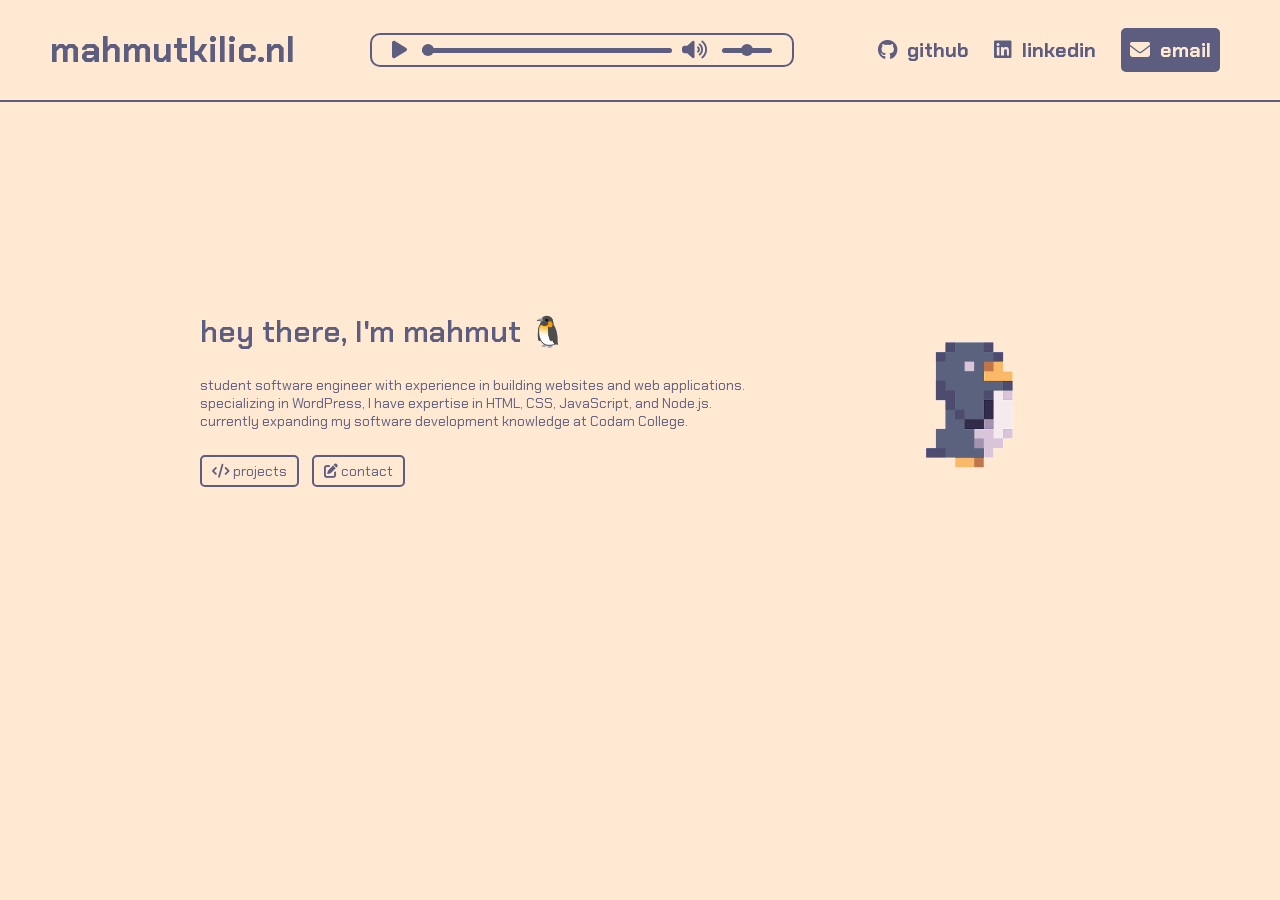
==== index.html @ f9810a59 "update" ====
<!DOCTYPE html>
<html lang="en">
<head>
	<meta charset="UTF-8">
	<meta name="viewport" content="width=device-width, initial-scale=1.0">
	<link rel="icon" type="image/x-icon" href="/images/devilpete.png">
	<link rel="preconnect" href="https://fonts.googleapis.com">
<link rel="preconnect" href="https://fonts.gstatic.com" crossorigin>
<link href="https://fonts.googleapis.com/css2?family=Audiowide&family=Chakra+Petch:ital,wght@0,300;0,400;0,500;0,600;0,700;1,300;1,400;1,500;1,600;1,700&family=Pixelify+Sans:wght@400..700&family=Poppins:ital,wght@0,100;0,200;0,300;0,400;0,500;0,600;0,700;0,800;0,900;1,100;1,200;1,300;1,400;1,500;1,600;1,700;1,800;1,900&family=Press+Start+2P&family=Silkscreen:wght@400;700&family=VT323&display=swap" rel="stylesheet">
	<link rel="stylesheet" href="https://cdnjs.cloudflare.com/ajax/libs/font-awesome/6.7.2/css/all.min.css" integrity="sha512-Evv84Mr4kqVGRNSgIGL/F/aIDqQb7xQ2vcrdIwxfjThSH8CSR7PBEakCr51Ck+w+/U6swU2Im1vVX0SVk9ABhg==" crossorigin="anonymous" referrerpolicy="no-referrer" />
	<link rel="stylesheet" href="css/style.css">
	<title>mahmutkilic.nl - Mahmut Kilic</title>
</head>
<body>
	<!-- Navbar -->
	<nav>
		<div class="left">
			<a href="/">mahmutkilic.nl</a>
		</div>
		<div class="music-player">
			<audio id="audio" src="audio/minute-waltz.mp3"></audio>
			<button id="playPauseBtn">
				 <i class="fa-solid fa-play"></i>
			</button>
			<input type="range" id="progressBar" value="0">
			<div class="volume-control">
				 <span id="volumeIcon"><i class="fa-solid fa-volume-up"></i></span>
				 <input type="range" id="volumeControl" min="0" max="1" step="0.01" value="0.5">
			</div>
	  </div>
		<div class="right">
			<a href="https://github.com/hetzwaard" target="_blank" rel="noopener no-referrer">
				<i class="fa-brands fa-github"></i>
				<span>github</span>
			</a>
			<a href="https://linkedin.com/in/mahmutsedatkilic" target="_blank" rel="noopener no-referrer">
				<i class="fa-brands fa-linkedin"></i>
				<span>linkedin</span>
			</a>
			<a href="mailto:me@mahmutkilic.nl">
				<i class="fa-solid fa-envelope"></i>
				<span>email</span>
			</a>
		</div>
	</nav>
	<script src="js/script.js"></script>
	<main>
		<!-- Hero Section -->
		<section class="hero-section">
			<div class="text">
				<h2>hey there, I'm mahmut 🐧</h2>
				<p>student software engineer with experience in building websites and web applications. <br>
					specializing in WordPress, I have expertise in HTML, CSS, JavaScript, and Node.js. <br>
					currently expanding my software development knowledge at Codam College.</p>
				<div class="links">
					<a href="http://github.com/hetzwaard/" target="_blank">
						<i class="fa-solid fa-code"></i>
						<span>projects</span>
					</a>
					<a href="mailto:me@mahmutkilic.nl">
						<i class="fa-solid fa-pen-to-square"></i>
						<span>contact</span>
					</a>
				</div>
			</div>
			<div class="walkingpete" style="position: relative; display: block;" oncontextmenu="return false;">
				<img src="images/walkingpete100.gif" alt="workingpete">
				<div style="position: absolute; top: 0; left: 0; width: 100%; height: 100%; background: transparent;"></div>
			</div>
		</section>
	</main>
</body>
</html>
---- css/style.css ----
/* Variables */
:root {
	--text-color: #5D5D7F;
	--background-color: #ffe9d3;
}
/* Reset */
* {
	margin: 0;
	padding: 0;
	box-sizing: border-box;
}
/* Custom Scrollbar */
html {
	scroll-behavior: smooth;
}
/* Global Styles */
body {
	font-family: 'Chakra Petch', sans-serif;
	background-color: var(--background-color);
	max-width: 1920px;
	margin: 0 auto;
}
/* Container */
a {
	color: var(--text-color);
	text-decoration: none;
}

/* Navbar */
nav {
	display: flex;
	justify-content: space-between;
	align-items: center;
	border-bottom: var(--text-color) 2px solid;
	padding: 50px 50px 50px 50px;
	height: 80px;
}

nav .left a {
	color: var(--text-color);
	font-size: 32px;
	font-weight: 700;
}

nav .right a {
	color: var(--text-color);
	margin: 0 10px;
	font-size: 18px;
	font-weight: 700;
}

nav .right a:last-child {
	color:var(--background-color);
	background-color: var(--text-color);
	padding: 5px 15px;
	border-radius: 5px;
}

nav .right a span {
	margin-left: 5px;
}

/* Music Player Styles */
.music-player {
	display: flex;
	align-items: center;
	gap: 10px;
	border: 2px solid var(--text-color);
	border-radius: 10px;
	padding: 2px 20px;
}

.music-player button {
	display: flex;
	align-items: center;
	text-align: center;
	width: 20px;
	background: none;
	border: none;
	color: var(--text-color);
	cursor: pointer;
	font-size: 20px;
}

.music-player button:hover {
	color: var(--text-color);
	transition: .2s;
}

.music-player input[type="range"] {
	cursor: pointer;
	height: 5px;
	border-radius: 5px;
	background: transparent;
	appearance: none;
}

.music-player input[type="range"]::-webkit-slider-runnable-track {
	background: var(--text-color);
	height: 5px;
	border-radius: 5px;
}

.music-player input[type="range"]::-webkit-slider-thumb {
	appearance: none;
	width: 12px;
	height: 12px;
	background: var(--text-color);
	border-radius: 50%;
	cursor: pointer;
	margin-top: -3.5px;
}

/* Volume Control Styles */
.volume-control {
	display: flex;
	align-items: center;
	gap: 5px;
}

#volumeIcon {
	font-size: 20px;
	padding-right: 35px;
	color: var(--text-color);
	width: 20px;
	text-align: center;
}

.music-player input[type="range"]#progressBar {
	width: 400px;
}

.music-player input[type="range"]#volumeControl {
	width: 100px;
}

/* Hero */
.hero-section {
	color: var(--text-color);
	display: flex;
	justify-content: space-between;
	align-items: center;
	padding: 0 200px;
	margin: 125px 0;
	margin-bottom: 100px;
	gap: 40px;
}

.hero-section h2 {
 font-weight: 600;
}

.hero-section .text {
	flex: 5;
}

.hero-section .text h2 {
	margin-bottom: 25px;
	font-size: 45px;
}

.hero-section .links {
	margin-top: 25px;
}

.hero-section .text .links a {
	display: inline-block;
	padding: 5px 10px;
	border: 2px solid var(--text-color);
	border-radius: 5px;
	margin-right: 10px;
	margin-bottom: 10px;
	transition: .1s;
}

.hero-section .text .links a:hover {
	background-color: var(--text-color);
	color: var(--background-color);
}

.hero-section .walkingpete {
	flex: 2;
	display: flex;
	justify-content: right;
}

.hero-section .walkingpete img {
	width: 500px;
}

/* Extra Small Devices */
@media (min-width: 0px) and (max-width: 505px) {
	/* Navbar */
	nav {
		padding: 25px 25px 25px 25px;
	}
	nav .left a {
		font-size: 20px;
	}
	nav .right a {
		font-size: 15px;
		align-items: right;
	}
	nav .right a span {
		display: none;
	}
	nav .right a:last-child {
		color: var(--text-color);
		background-color: var(--background-color);
		padding: 0px;
	}
	/* Music Player */
	.music-player{
		display: none;
	}
	/* Hero */
	.hero-section {
		flex-direction: column-reverse;
		padding: 0 25px;
	}
	.hero-section .text h2 {
		font-size: 20px;
	}
	.hero-section .text {
		text-align: center;
		font-size: 8px;
	}
	.hero-section .links a {
		font-size: 10px;
	}
	.hero-section .walkingpete img {
		width: 100px;
	}
}

/* Small Devices */
@media (min-width: 505px) and (max-width: 1050px) {
	/* Navbar */
	nav {
		padding: 25px 25px 25px 25px;
	}
	nav .left a {
		font-size: 20px;
	}
	nav .right a {
		font-size: 15px;
		align-items: right;
	}
	nav .right a:last-child {
		padding: 7px;
	}
	/* Music Player */
	.music-player{
		display: none;
	}
	/* Hero */
	.hero-section {
		flex-direction: column-reverse;
		padding: 0 25px;
	}
	.hero-section .text h2 {
		font-size: 25px;
	}
	.hero-section .text {
		text-align: center;
		font-size: 10px;
	}
	.hero-section .walkingpete img {
		width: 150px;
	}
}

/* Medium Devices */
@media (min-width: 1050px) and (max-width: 1200px) {
	/* Navbar */
	nav {
		padding: 50px 50px 50px 50px;
	}
	nav .left a {
		font-size: 35px;
	}
	nav .right a {
		font-size: 20px;
		align-items: right;
	}
	nav .right a:last-child {
		padding: 9px;
	}
	/* Music Player */
	.music-player input[type="range"]#progressBar {
		width: 150px;
	}
	.music-player input[type="range"]#volumeControl {
		width: 50px;
	}
	/* Hero */
	.hero-section {
		flex-direction: column-reverse;
		padding: 0 25px;
	}
	.hero-section .text h2 {
		font-size: 35px;
	}
	.hero-section .text {
		text-align: center;
		font-size: 14px;
	}
	.hero-section .walkingpete img {
		width: 250px;
	}
}

/* Large Devices */
@media (min-width: 1201px) and (max-width: 1350px) {
	/* Navbar */
	nav {
		padding: 50px 50px 50px 50px;
	}
	nav .left a {
		font-size: 35px;
	}
	nav .right a {
		font-size: 20px;
		align-items: right;
	}
	nav .right a:last-child {
		padding: 9px;
	}
	/* Music Player */
	.music-player input[type="range"]#progressBar {
		width: 250px;
	}
	.music-player input[type="range"]#volumeControl {
		width: 50px;
	}
	/* Hero */
	.hero-section {
		padding: 0 200px;
	}
	.hero-section .text h2 {
		font-size: 30px;
	}
	.hero-section .text {
		font-size: 14px;
	}
	.hero-section .walkingpete img {
		margin-bottom: 100px;
		width: 250px;
	}
}

/* Extra Large Devices */
@media (min-width: 1530px) and (max-width: 2559px) {
	/* Navbar */
	nav {
		padding: 50px 50px 50px 50px;
	}
	nav .left a {
		font-size: 35px;
	}
	nav .right a {
		font-size: 20px;
		align-items: right;
	}
	nav .right a:last-child {
		padding: 9px;
	}
	/* Hero */
	.hero-section {
		padding: 0 300px;
	}
	.hero-section .text h2 {
		font-size: 40px;
	}
	.hero-section .text {
		font-size: 17px;
	}
	.hero-section .walkingpete img {
		margin-bottom: 175px;
		width: 400px;
	}
}
/* Extra Extra Large Devices */
@media (min-width: 2560px) {
	/* Navbar */
	nav {
		padding: 50px 50px 50px 50px;
	}
	nav .left a {
		font-size: 35px;
	}
	nav .right a {
		font-size: 20px;
		align-items: right;
	}
	nav .right a:last-child {
		padding: 9px;
	}
	/* Hero */
	.hero-section {
		padding: 0 300px;
	}
	.hero-section .text h2 {
		font-size: 40px;
	}
	.hero-section .text {
		font-size: 17px;
	}
	.hero-section .walkingpete img {
		margin-bottom: 175px;
		width: 400px;
	}
}
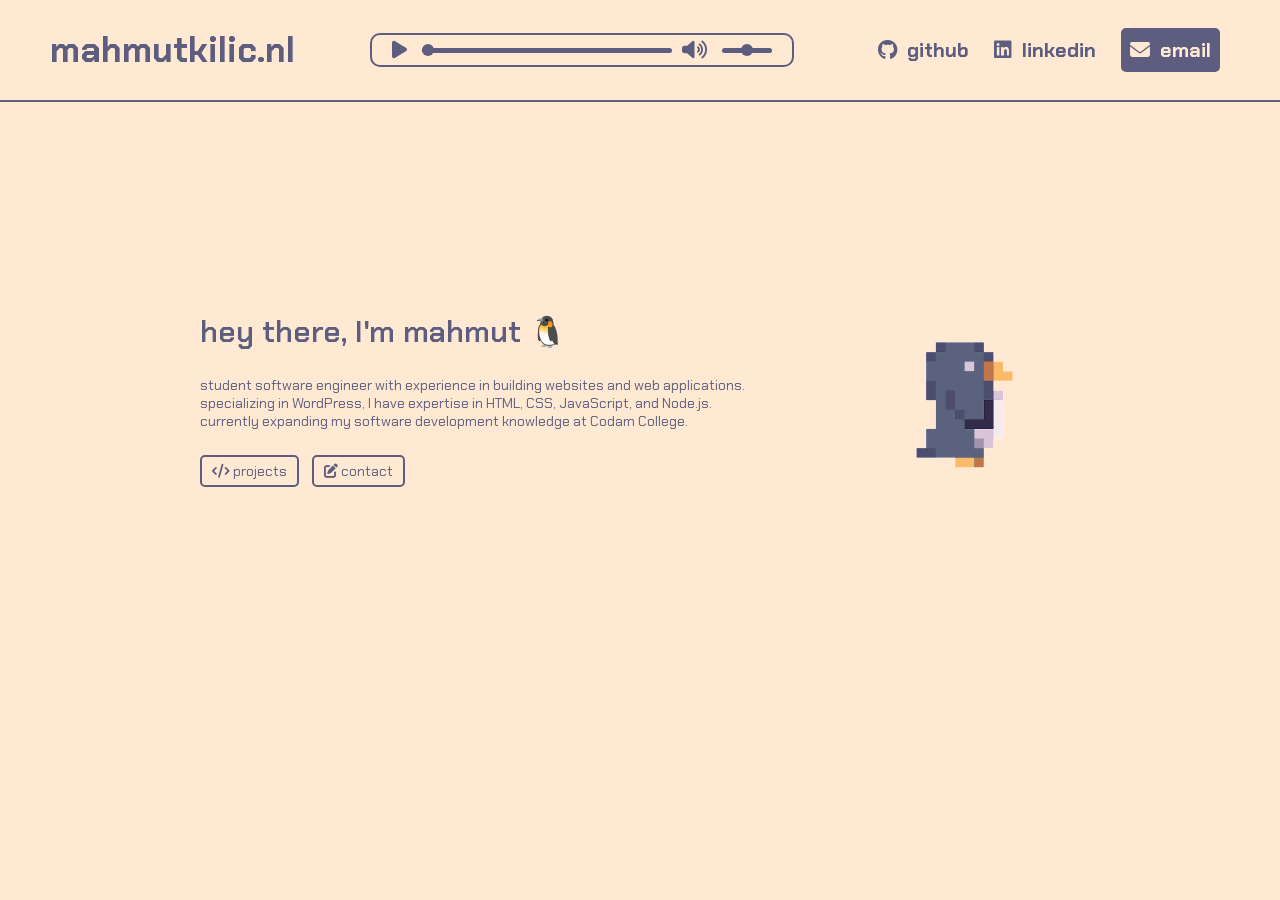
==== commit 4d1c5435: "update" ====
--- a/index.html
+++ b/index.html
@@ -5,8 +5,8 @@
 	<meta name="viewport" content="width=device-width, initial-scale=1.0">
 	<link rel="icon" type="image/x-icon" href="/images/devilpete.png">
 	<link rel="preconnect" href="https://fonts.googleapis.com">
-<link rel="preconnect" href="https://fonts.gstatic.com" crossorigin>
-<link href="https://fonts.googleapis.com/css2?family=Audiowide&family=Chakra+Petch:ital,wght@0,300;0,400;0,500;0,600;0,700;1,300;1,400;1,500;1,600;1,700&family=Pixelify+Sans:wght@400..700&family=Poppins:ital,wght@0,100;0,200;0,300;0,400;0,500;0,600;0,700;0,800;0,900;1,100;1,200;1,300;1,400;1,500;1,600;1,700;1,800;1,900&family=Press+Start+2P&family=Silkscreen:wght@400;700&family=VT323&display=swap" rel="stylesheet">
+	<link rel="preconnect" href="https://fonts.gstatic.com" crossorigin>
+	<link href="https://fonts.googleapis.com/css2?family=Audiowide&family=Chakra+Petch:ital,wght@0,300;0,400;0,500;0,600;0,700;1,300;1,400;1,500;1,600;1,700&family=Pixelify+Sans:wght@400..700&family=Poppins:ital,wght@0,100;0,200;0,300;0,400;0,500;0,600;0,700;0,800;0,900;1,100;1,200;1,300;1,400;1,500;1,600;1,700;1,800;1,900&family=Press+Start+2P&family=Silkscreen:wght@400;700&family=VT323&display=swap" rel="stylesheet">
 	<link rel="stylesheet" href="https://cdnjs.cloudflare.com/ajax/libs/font-awesome/6.7.2/css/all.min.css" integrity="sha512-Evv84Mr4kqVGRNSgIGL/F/aIDqQb7xQ2vcrdIwxfjThSH8CSR7PBEakCr51Ck+w+/U6swU2Im1vVX0SVk9ABhg==" crossorigin="anonymous" referrerpolicy="no-referrer" />
 	<link rel="stylesheet" href="css/style.css">
 	<title>mahmutkilic.nl - Mahmut Kilic</title>
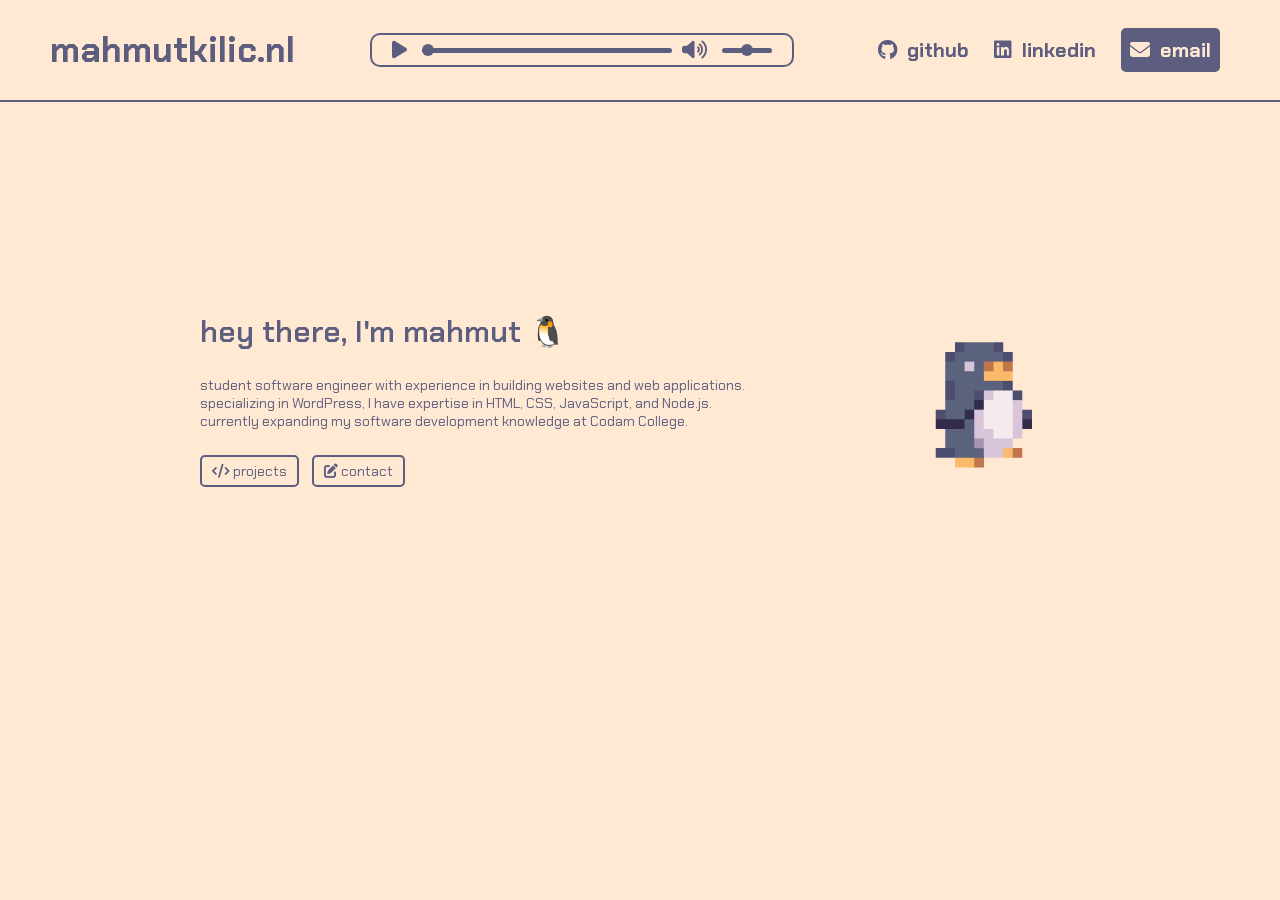
==== commit 27470c98: "update" ====
--- a/index.html
+++ b/index.html
@@ -64,7 +64,7 @@
 				</div>
 			</div>
 			<div class="walkingpete" style="position: relative; display: block;" oncontextmenu="return false;">
-				<img src="images/walkingpete100.gif" alt="workingpete">
+				<img src="images/walkingpete.gif" alt="workingpete">
 				<div style="position: absolute; top: 0; left: 0; width: 100%; height: 100%; background: transparent;"></div>
 			</div>
 		</section>
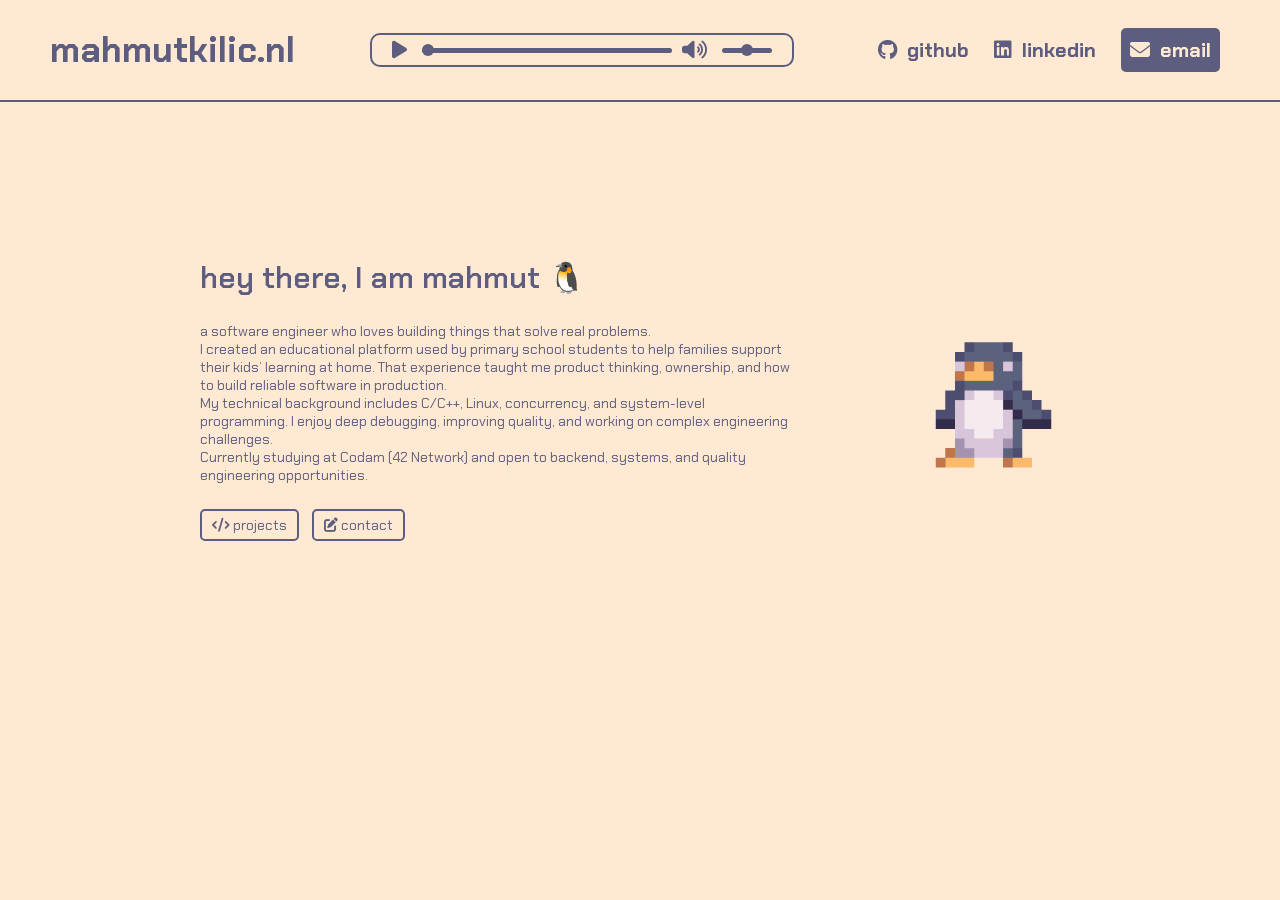
==== commit 4694ce9d: "Revise hero section content in index.html Updated personal introduction and professional background." ====
--- a/index.html
+++ b/index.html
@@ -48,10 +48,12 @@
 		<!-- Hero Section -->
 		<section class="hero-section">
 			<div class="text">
-				<h2>hey there, I'm mahmut 🐧</h2>
-				<p>student software engineer with experience in building websites and web applications. <br>
-					specializing in WordPress, I have expertise in HTML, CSS, JavaScript, and Node.js. <br>
-					currently expanding my software development knowledge at Codam College.</p>
+				<h2>hey there, I am mahmut 🐧</h2>
+				<p>a software engineer who loves building things that solve real problems. <br>
+					I created an educational platform used by primary school students to help families support their kids’ learning at home. That experience taught me product thinking, ownership, and how to build reliable software in production. <br>
+					My technical background includes C/C++, Linux, concurrency, and system-level programming. I enjoy deep debugging, improving quality, and working on complex engineering challenges. <br>
+					Currently studying at Codam (42 Network) and open to backend, systems, and quality engineering opportunities. <br>
+				</p>
 				<div class="links">
 					<a href="http://github.com/hetzwaard/" target="_blank">
 						<i class="fa-solid fa-code"></i>
@@ -70,4 +72,4 @@
 		</section>
 	</main>
 </body>
-</html>+</html>
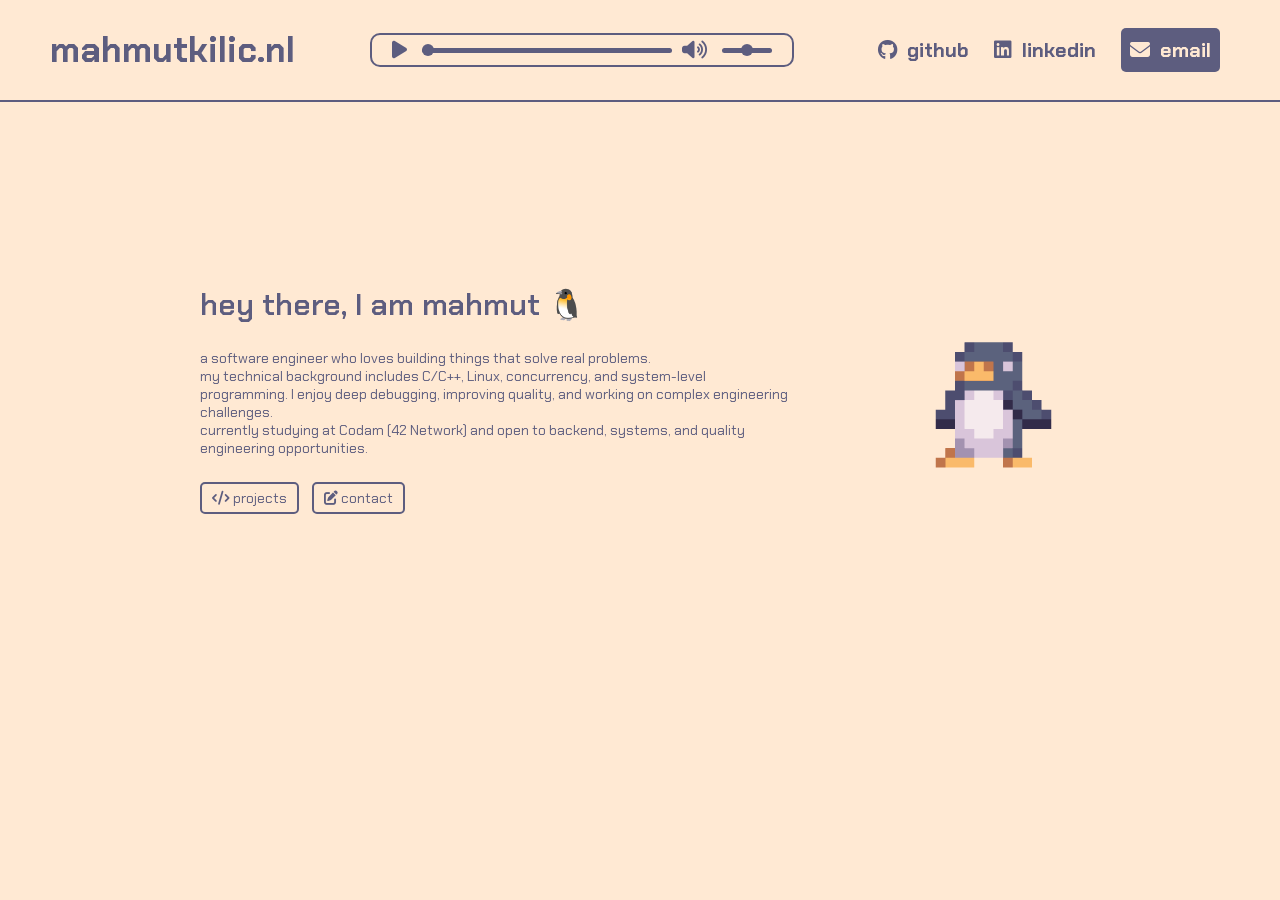
==== commit 539b04b9: "Update personal description in index.html Removed a sentence about creating an educational platform " ====
--- a/index.html
+++ b/index.html
@@ -50,9 +50,8 @@
 			<div class="text">
 				<h2>hey there, I am mahmut 🐧</h2>
 				<p>a software engineer who loves building things that solve real problems. <br>
-					I created an educational platform used by primary school students to help families support their kids’ learning at home. That experience taught me product thinking, ownership, and how to build reliable software in production. <br>
-					My technical background includes C/C++, Linux, concurrency, and system-level programming. I enjoy deep debugging, improving quality, and working on complex engineering challenges. <br>
-					Currently studying at Codam (42 Network) and open to backend, systems, and quality engineering opportunities. <br>
+					my technical background includes C/C++, Linux, concurrency, and system-level programming. I enjoy deep debugging, improving quality, and working on complex engineering challenges. <br>
+					currently studying at Codam (42 Network) and open to backend, systems, and quality engineering opportunities. <br>
 				</p>
 				<div class="links">
 					<a href="http://github.com/hetzwaard/" target="_blank">
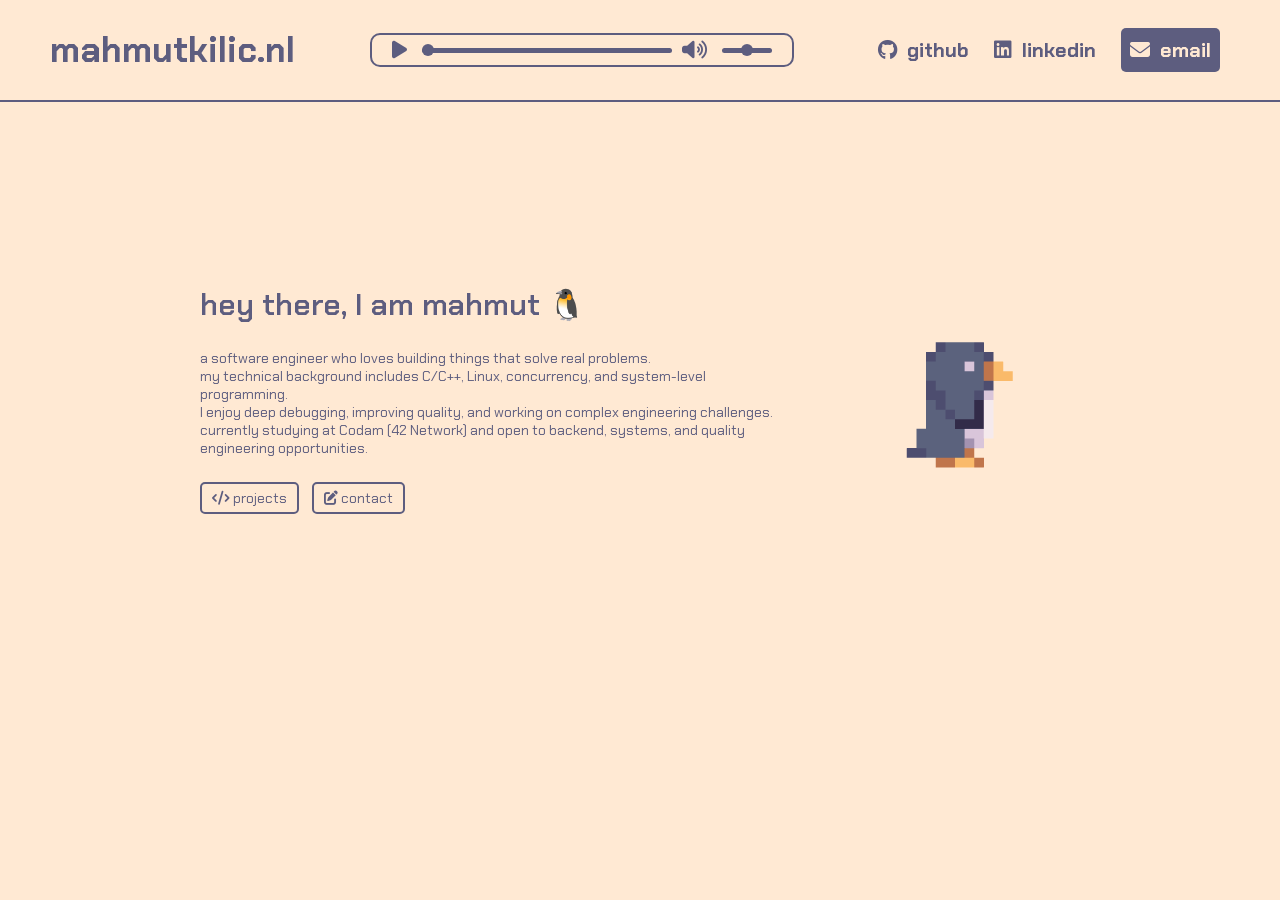
==== commit 5f4c90bc: "Revise technical background description in index.html Updated the description in the hero section to" ====
--- a/index.html
+++ b/index.html
@@ -50,7 +50,8 @@
 			<div class="text">
 				<h2>hey there, I am mahmut 🐧</h2>
 				<p>a software engineer who loves building things that solve real problems. <br>
-					my technical background includes C/C++, Linux, concurrency, and system-level programming. I enjoy deep debugging, improving quality, and working on complex engineering challenges. <br>
+					my technical background includes C/C++, Linux, concurrency, and system-level programming. <br>
+					I enjoy deep debugging, improving quality, and working on complex engineering challenges. <br>
 					currently studying at Codam (42 Network) and open to backend, systems, and quality engineering opportunities. <br>
 				</p>
 				<div class="links">
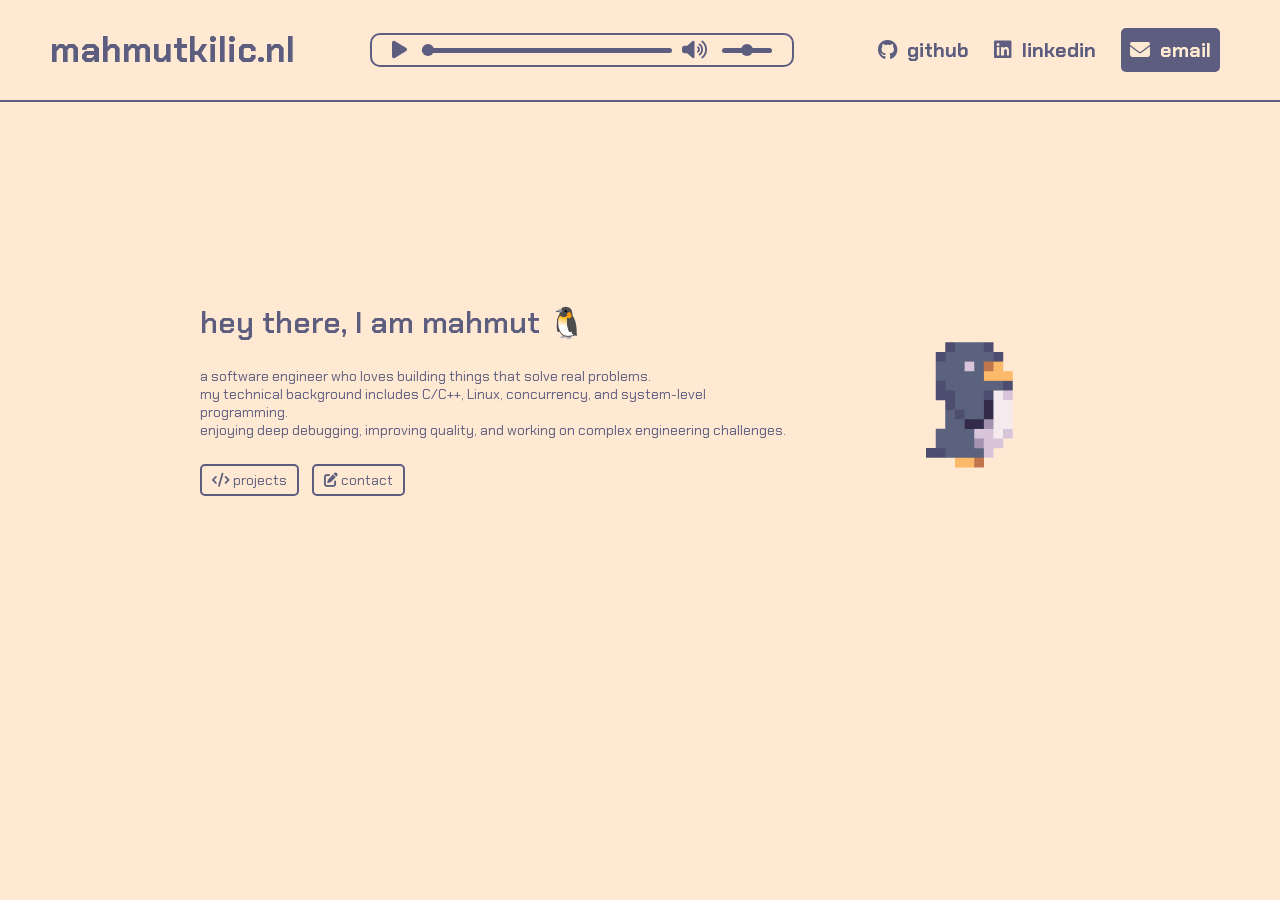
==== commit 6458f7da: "Update personal description in index.html" ====
--- a/index.html
+++ b/index.html
@@ -51,8 +51,7 @@
 				<h2>hey there, I am mahmut 🐧</h2>
 				<p>a software engineer who loves building things that solve real problems. <br>
 					my technical background includes C/C++, Linux, concurrency, and system-level programming. <br>
-					I enjoy deep debugging, improving quality, and working on complex engineering challenges. <br>
-					currently studying at Codam (42 Network) and open to backend, systems, and quality engineering opportunities. <br>
+					enjoying deep debugging, improving quality, and working on complex engineering challenges. <br>
 				</p>
 				<div class="links">
 					<a href="http://github.com/hetzwaard/" target="_blank">
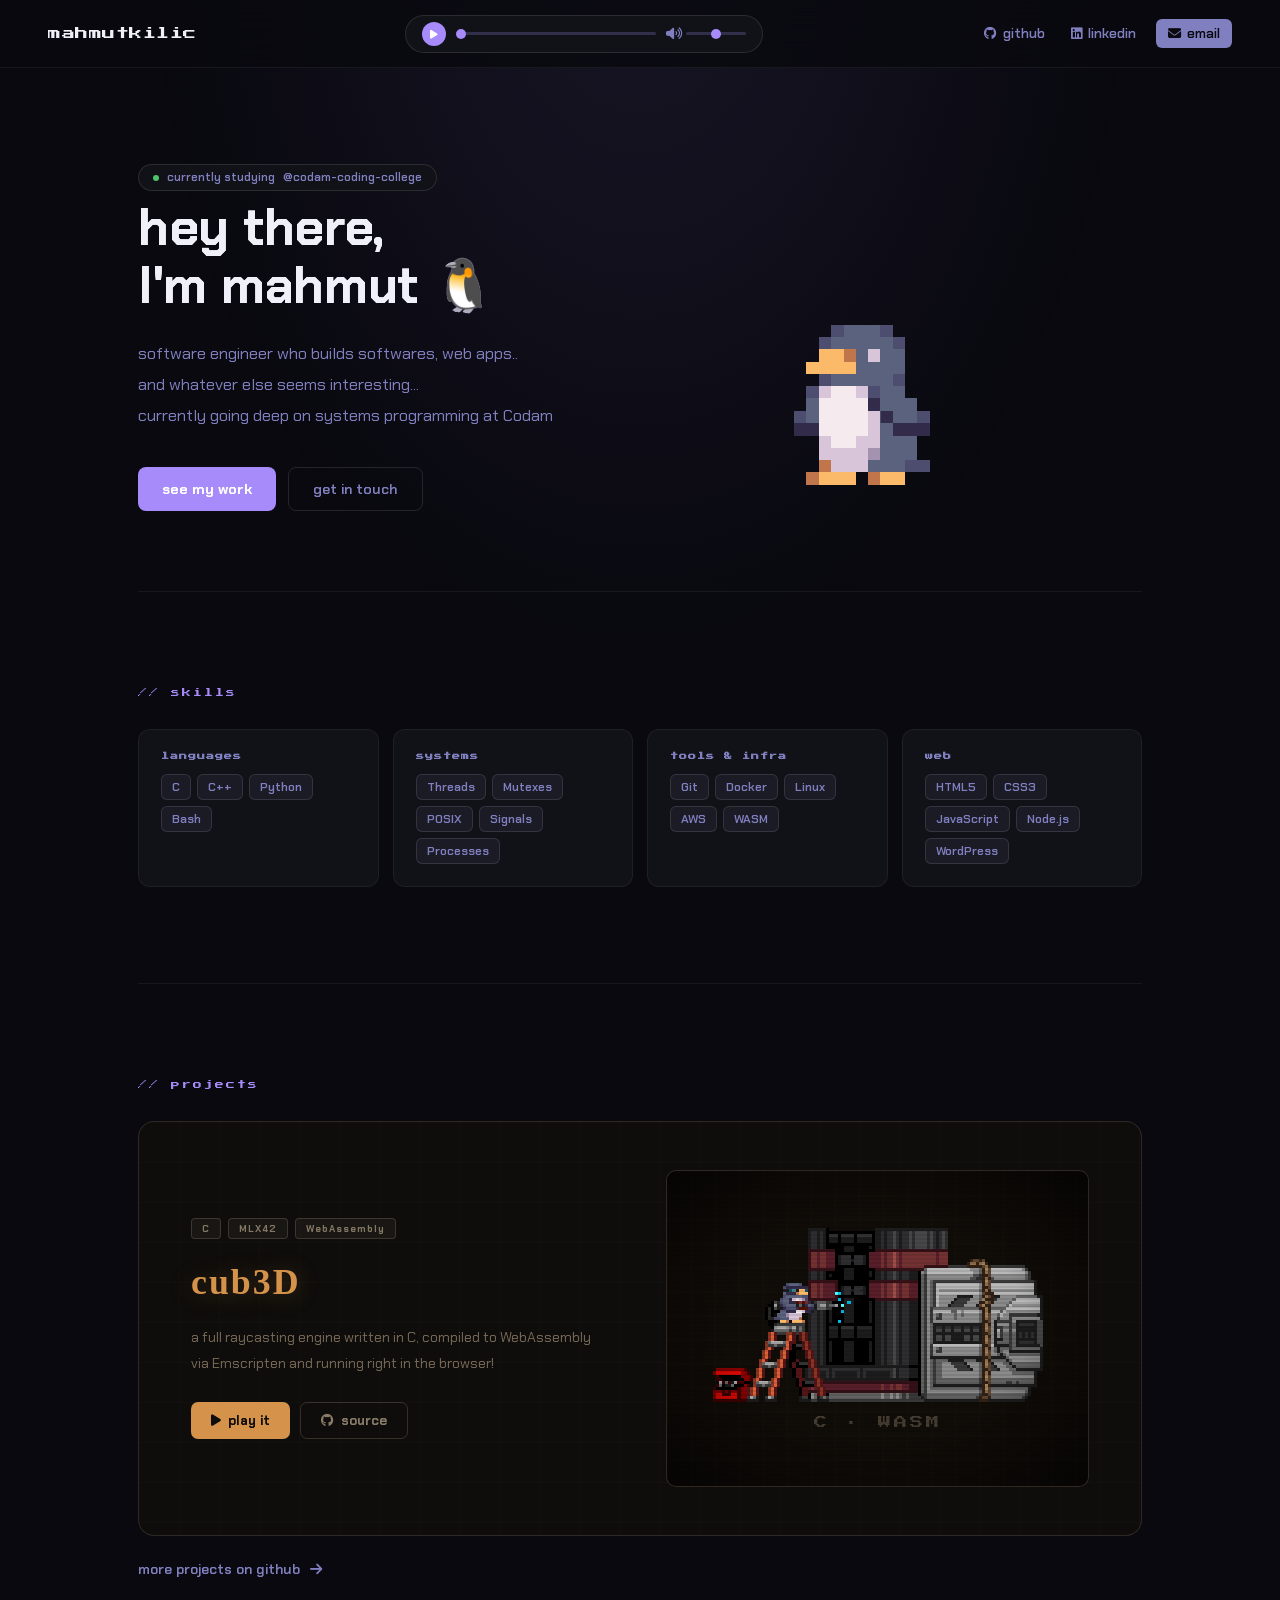
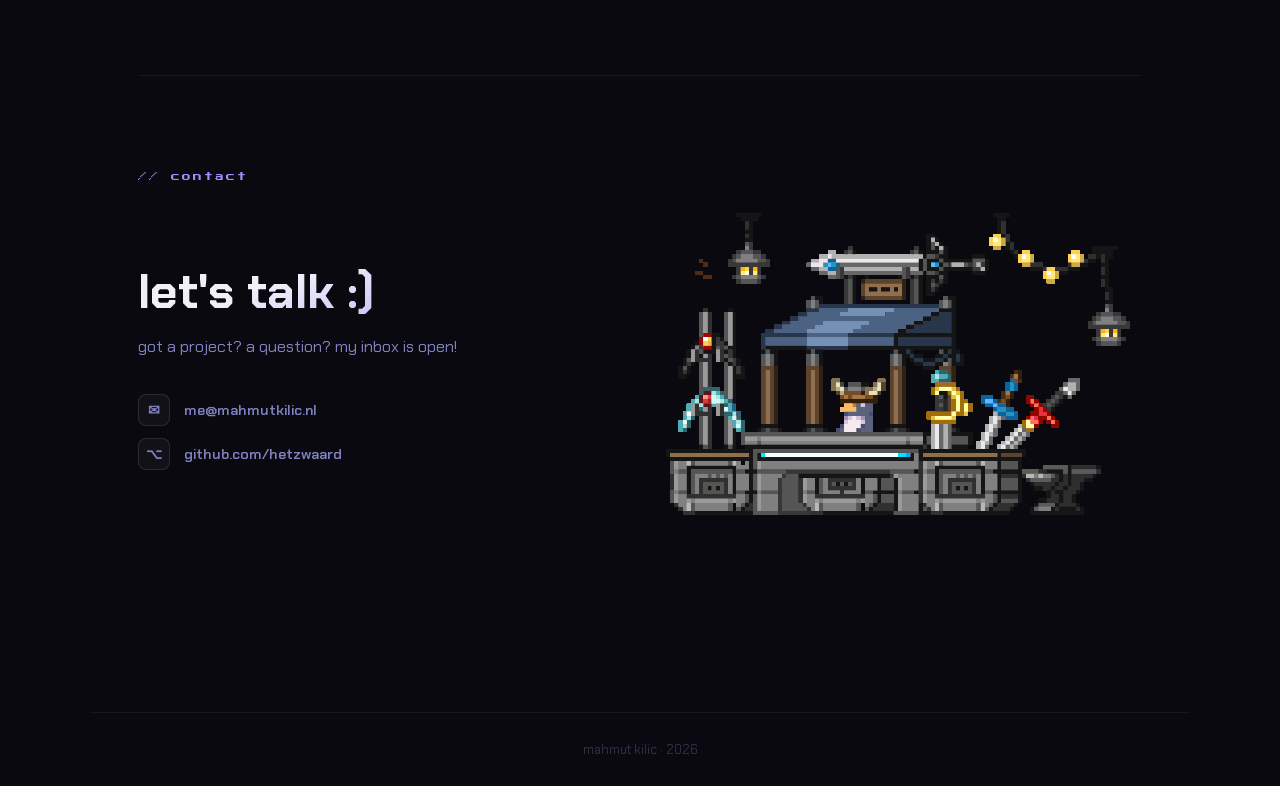
==== commit 23d19cd5: "major update on website design and cub3d/" ====
--- a/index.html
+++ b/index.html
@@ -6,69 +6,193 @@
 	<link rel="icon" type="image/x-icon" href="/images/devilpete.png">
 	<link rel="preconnect" href="https://fonts.googleapis.com">
 	<link rel="preconnect" href="https://fonts.gstatic.com" crossorigin>
-	<link href="https://fonts.googleapis.com/css2?family=Audiowide&family=Chakra+Petch:ital,wght@0,300;0,400;0,500;0,600;0,700;1,300;1,400;1,500;1,600;1,700&family=Pixelify+Sans:wght@400..700&family=Poppins:ital,wght@0,100;0,200;0,300;0,400;0,500;0,600;0,700;0,800;0,900;1,100;1,200;1,300;1,400;1,500;1,600;1,700;1,800;1,900&family=Press+Start+2P&family=Silkscreen:wght@400;700&family=VT323&display=swap" rel="stylesheet">
+	<link href="https://fonts.googleapis.com/css2?family=Press+Start+2P&family=VT323&family=Chakra+Petch:wght@300;400;500;600;700&family=IM+Fell+English:ital@0;1&display=swap" rel="stylesheet">
 	<link rel="stylesheet" href="https://cdnjs.cloudflare.com/ajax/libs/font-awesome/6.7.2/css/all.min.css" integrity="sha512-Evv84Mr4kqVGRNSgIGL/F/aIDqQb7xQ2vcrdIwxfjThSH8CSR7PBEakCr51Ck+w+/U6swU2Im1vVX0SVk9ABhg==" crossorigin="anonymous" referrerpolicy="no-referrer" />
 	<link rel="stylesheet" href="css/style.css">
-	<title>mahmutkilic.nl - Mahmut Kilic</title>
+	<title>mahmutkilic.nl — Mahmut Kilic</title>
 </head>
 <body>
-	<!-- Navbar -->
+
 	<nav>
-		<div class="left">
-			<a href="/">mahmutkilic.nl</a>
-		</div>
+		<a href="/" class="logo">mahmutkilic</a>
+
 		<div class="music-player">
 			<audio id="audio" src="audio/minute-waltz.mp3"></audio>
 			<button id="playPauseBtn">
-				 <i class="fa-solid fa-play"></i>
+				<i class="fa-solid fa-play"></i>
 			</button>
-			<input type="range" id="progressBar" value="0">
+			<div class="player-center">
+				<input type="range" id="progressBar" value="0">
+			</div>
 			<div class="volume-control">
-				 <span id="volumeIcon"><i class="fa-solid fa-volume-up"></i></span>
-				 <input type="range" id="volumeControl" min="0" max="1" step="0.01" value="0.5">
+				<span id="volumeIcon"><i class="fa-solid fa-volume-up"></i></span>
+				<input type="range" id="volumeControl" min="0" max="1" step="0.01" value="0.5">
 			</div>
-	  </div>
-		<div class="right">
-			<a href="https://github.com/hetzwaard" target="_blank" rel="noopener no-referrer">
+		</div>
+
+		<div class="nav-links">
+			<a href="https://github.com/hetzwaard" target="_blank" rel="noopener noreferrer">
 				<i class="fa-brands fa-github"></i>
 				<span>github</span>
 			</a>
-			<a href="https://linkedin.com/in/mahmutsedatkilic" target="_blank" rel="noopener no-referrer">
+			<a href="https://linkedin.com/in/mahmutsedatkilic" target="_blank" rel="noopener noreferrer">
 				<i class="fa-brands fa-linkedin"></i>
 				<span>linkedin</span>
 			</a>
-			<a href="mailto:me@mahmutkilic.nl">
+			<a href="mailto:me@mahmutkilic.nl" class="nav-cta">
 				<i class="fa-solid fa-envelope"></i>
 				<span>email</span>
 			</a>
 		</div>
 	</nav>
-	<script src="js/script.js"></script>
+
 	<main>
-		<!-- Hero Section -->
-		<section class="hero-section">
-			<div class="text">
-				<h2>hey there, I am mahmut 🐧</h2>
-				<p>a software engineer who loves building things that solve real problems. <br>
-					my technical background includes C/C++, Linux, concurrency, and system-level programming. <br>
-					enjoying deep debugging, improving quality, and working on complex engineering challenges. <br>
-				</p>
-				<div class="links">
-					<a href="http://github.com/hetzwaard/" target="_blank">
-						<i class="fa-solid fa-code"></i>
-						<span>projects</span>
-					</a>
-					<a href="mailto:me@mahmutkilic.nl">
-						<i class="fa-solid fa-pen-to-square"></i>
-						<span>contact</span>
-					</a>
+
+		<!-- Hero -->
+		<section class="hero">
+			<div class="hero-text">
+				<div class="hero-badge">
+					<span class="dot"></span>
+					currently studying<a href="https://codam.nl" target="_blank">@codam-coding-college</a>
+				</div>
+				<h1>hey there,<br>I'm mahmut 🐧</h1>
+				<p>software engineer who builds softwares, web apps.. <br> and whatever else seems interesting... <br>currently going deep on systems programming at Codam</p>
+				<div class="hero-cta">
+					<a href="#projects" class="btn-primary">see my work</a>
+					<a href="#contact" class="btn-outline">get in touch</a>
 				</div>
 			</div>
-			<div class="walkingpete" style="position: relative; display: block;" oncontextmenu="return false;">
-				<img src="images/walkingpete.gif" alt="workingpete">
-				<div style="position: absolute; top: 0; left: 0; width: 100%; height: 100%; background: transparent;"></div>
+			<div class="hero-image" oncontextmenu="return false;">
+				<img src="images/walkingpete.gif" alt="walking pete">
+				<div style="position:absolute;inset:0;background:transparent;"></div>
 			</div>
 		</section>
+
+		<!-- Skills -->
+		<section class="section">
+			<p class="eyebrow">// skills</p>
+			<div class="skills-grid">
+				<div class="skill-card">
+					<h4>languages</h4>
+					<div class="tags">
+						<span>C</span>
+						<span>C++</span>
+						<span>Python</span>
+						<span>Bash</span>
+					</div>
+				</div>
+				<div class="skill-card">
+					<h4>systems</h4>
+					<div class="tags">
+						<span>Threads</span>
+						<span>Mutexes</span>
+						<span>POSIX</span>
+						<span>Signals</span>
+						<span>Processes</span>
+					</div>
+				</div>
+				<div class="skill-card">
+					<h4>tools & infra</h4>
+					<div class="tags">
+						<span>Git</span>
+						<span>Docker</span>
+						<span>Linux</span>
+						<span>AWS</span>
+						<span>WASM</span>
+					</div>
+				</div>
+				<div class="skill-card">
+					<h4>web</h4>
+					<div class="tags">
+						<span>HTML5</span>
+						<span>CSS3</span>
+						<span>JavaScript</span>
+						<span>Node.js</span>
+						<span>WordPress</span>
+					</div>
+				</div>
+			</div>
+		</section>
+
+		<!-- Projects -->
+		<section class="section" id="projects">
+			<p class="eyebrow">// projects</p>
+
+			<div class="project-card">
+				<div class="pc-content">
+					<div class="pc-tags">
+						<span>C</span>
+						<span>MLX42</span>
+						<span>WebAssembly</span>
+					</div>
+					<h2 class="pc-title">cub3D</h2>
+					<p class="pc-desc">a full raycasting engine written in C, compiled to WebAssembly via Emscripten and running right in the browser!</p>
+					<div class="pc-actions">
+						<a href="/cub3d" class="btn-cyan">
+							<i class="fa-solid fa-play"></i> play it
+						</a>
+						<a href="https://github.com/hetzwaard/cub3d/" target="_blank" rel="noopener noreferrer" class="btn-ghost">
+							<i class="fa-brands fa-github"></i> source
+						</a>
+					</div>
+				</div>
+				<div class="pc-visual">
+					<div class="crt">
+						<div class="crt-lines"></div>
+						<div class="crt-vignette"></div>
+						<img src="images/workingpete.gif" alt="pete working" class="crt-pete" oncontextmenu="return false;">
+						<div style="position:absolute;inset:0;background:transparent;"></div>
+						<span class="crt-label">C · WASM</span>
+					</div>
+				</div>
+			</div>
+
+			<a href="https://github.com/hetzwaard" target="_blank" rel="noopener noreferrer" class="more-link">
+				more projects on github <i class="fa-solid fa-arrow-right"></i>
+			</a>
+		</section>
+
+		<!-- Contact -->
+		<section class="section" id="contact">
+			<p class="eyebrow">// contact</p>
+			<div class="contact-card">
+				<div class="contact-text">
+					<h2 class="contact-heading">let's talk :)</h2>
+					<p class="contact-desc">got a project? a question? my inbox is open!</p>
+					<div class="contact-links">
+						<a href="mailto:me@mahmutkilic.nl" class="contact-link">
+							<span class="contact-link-icon">✉</span>
+							<span>me@mahmutkilic.nl</span>
+						</a>
+						<a href="https://github.com/hetzwaard" target="_blank" rel="noopener noreferrer" class="contact-link">
+							<span class="contact-link-icon">⌥</span>
+							<span>github.com/hetzwaard</span>
+						</a>
+					</div>
+				</div>
+				<div class="contact-pete" oncontextmenu="return false;">
+					<img src="images/contactpete.gif" alt="contact pete">
+					<div style="position:absolute;inset:0;background:transparent;"></div>
+				</div>
+			</div>
+		</section>
+
 	</main>
+
+	<footer>
+		<p>mahmut kilic · 2026</p>
+	</footer>
+
+	<script src="js/script.js"></script>
+	<script>
+		const nav = document.querySelector('nav');
+		window.addEventListener('scroll', () => {
+			nav.classList.toggle('scrolled', window.scrollY > 0);
+		}, { passive: true });
+
+		if (window.innerWidth <= 960) {
+			document.querySelector('.btn-primary').href = 'https://github.com/hetzwaard';
+		}
+	</script>
 </body>
 </html>
--- a/css/style.css
+++ b/css/style.css
@@ -1,413 +1,731 @@
-/* Variables */
+/* ── Variables ── */
 :root {
-	--text-color: #5D5D7F;
-	--background-color: #ffe9d3;
-}
-/* Reset */
-* {
+	--bg:           #09090f;
+	--surface:      #111118;
+	--elevated:     #1b1b26;
+	--text:         #f0f0f8;
+	--text-muted:   #8080c0;
+	--text-dim:     #30304a;
+	--accent:       #a78bfa;
+	--accent-dim:   rgba(167, 139, 250, 0.12);
+	--cyan:         #00e5ff;
+	--pink:         #fb7185;
+	--amber:        #d4924a;
+	--stone:        #a89880;
+	--stone-border: rgba(168, 152, 128, 0.2);
+	--border:       rgba(255, 255, 255, 0.06);
+	--border-mid:   rgba(255, 255, 255, 0.11);
+}
+
+/* ── Reset ── */
+*, *::before, *::after {
+	box-sizing: border-box;
 	margin: 0;
 	padding: 0;
-	box-sizing: border-box;
-}
-/* Custom Scrollbar */
-html {
-	scroll-behavior: smooth;
-}
-/* Global Styles */
+}
+
+html { scroll-behavior: smooth; }
+
+/* ── Base ── */
 body {
 	font-family: 'Chakra Petch', sans-serif;
-	background-color: var(--background-color);
+	background: var(--bg);
+	color: var(--text);
 	max-width: 1920px;
 	margin: 0 auto;
 }
-/* Container */
-a {
-	color: var(--text-color);
-	text-decoration: none;
-}
-
-/* Navbar */
+
+/* subtle radial glow at top */
+body::before {
+	content: '';
+	position: fixed;
+	inset: 0;
+	background: radial-gradient(ellipse at 50% -10%, rgba(167, 139, 250, 0.1) 0%, transparent 55%);
+	pointer-events: none;
+	z-index: -1;
+}
+
+a { color: inherit; text-decoration: none; }
+
+/* ── Animations ── */
+@keyframes float {
+	0%, 100% { transform: translateY(-50px); }
+	50%       { transform: translateY(-100px); }
+}
+
+@keyframes pulse-dot {
+	0%, 100% { box-shadow: 0 0 0 0 rgba(74, 195, 108, 0.55); }
+	50%       { box-shadow: 0 0 0 5px rgba(74, 195, 108, 0); }
+}
+
+@keyframes glow-pulse {
+	0%, 100% { box-shadow: 0 0 0 1px rgba(0,229,255,0.08), 0 24px 60px rgba(0,0,0,0.4); }
+	50%       { box-shadow: 0 0 0 1px rgba(0,229,255,0.18), 0 24px 60px rgba(0,0,0,0.4), 0 0 60px rgba(0,229,255,0.06); }
+}
+
+@keyframes warm-glow {
+	0%, 100% { box-shadow: 0 0 0 1px rgba(168,152,128,0.1), 0 24px 60px rgba(0,0,0,0.5); }
+	50%       { box-shadow: 0 0 0 1px rgba(212,146,74,0.2), 0 24px 60px rgba(0,0,0,0.5), 0 0 60px rgba(212,146,74,0.06); }
+}
+
+@keyframes glitch-main {
+	0%, 84%, 100% { transform: translate(0); }
+	85%            { transform: translate(-3px, 1px); }
+	86%            { transform: translate(3px, -1px); }
+	87%            { transform: translate(-1px, 2px); }
+	88%            { transform: translate(0); }
+}
+
+@keyframes glitch-r {
+	0%, 84%, 100% { opacity: 0; transform: translate(0); }
+	85%            { opacity: 1; transform: translate(-4px); clip-path: inset(10% 0 60% 0); }
+	86%            { opacity: 1; transform: translate(4px);  clip-path: inset(65% 0 5% 0); }
+	87%            { opacity: 0; }
+}
+
+@keyframes glitch-b {
+	0%, 84%, 100% { opacity: 0; transform: translate(0); }
+	85%            { opacity: 1; transform: translate(4px);  clip-path: inset(50% 0 15% 0); }
+	86%            { opacity: 1; transform: translate(-4px); clip-path: inset(5% 0 70% 0); }
+	87%            { opacity: 0; }
+}
+
+/* ── Nav ── */
 nav {
 	display: flex;
+	align-items: center;
 	justify-content: space-between;
-	align-items: center;
-	border-bottom: var(--text-color) 2px solid;
-	padding: 50px 50px 50px 50px;
-	height: 80px;
-}
-
-nav .left a {
-	color: var(--text-color);
-	font-size: 32px;
-	font-weight: 700;
-}
-
-nav .right a {
-	color: var(--text-color);
-	margin: 0 10px;
-	font-size: 18px;
-	font-weight: 700;
-}
-
-nav .right a:last-child {
-	color:var(--background-color);
-	background-color: var(--text-color);
-	padding: 5px 15px;
-	border-radius: 5px;
-}
-
-nav .right a span {
-	margin-left: 5px;
-}
-
-/* Music Player Styles */
+	height: 68px;
+	padding: 0 48px;
+	border-bottom: 1px solid var(--border);
+	position: sticky;
+	top: 0;
+	background: rgba(9, 9, 15, 0.82);
+	backdrop-filter: blur(20px);
+	-webkit-backdrop-filter: blur(20px);
+	z-index: 100;
+	transition: border-color 0.3s, box-shadow 0.3s;
+}
+
+nav.scrolled {
+	border-color: var(--border-mid);
+	box-shadow: 0 1px 40px rgba(0, 0, 0, 0.5);
+}
+
+.logo {
+	font-family: 'Press Start 2P', monospace;
+	font-size: 13px;
+	color: var(--text);
+	letter-spacing: 0.5px;
+	flex-shrink: 0;
+}
+
+/* ── Music Player ── */
 .music-player {
 	display: flex;
 	align-items: center;
 	gap: 10px;
-	border: 2px solid var(--text-color);
-	border-radius: 10px;
-	padding: 2px 20px;
+	background: var(--surface);
+	border: 1px solid var(--border-mid);
+	border-radius: 999px;
+	padding: 6px 16px;
 }
 
 .music-player button {
-	display: flex;
-	align-items: center;
-	text-align: center;
-	width: 20px;
-	background: none;
+	width: 24px;
+	height: 24px;
+	border-radius: 50%;
+	background: var(--accent);
 	border: none;
-	color: var(--text-color);
+	color: #fff;
 	cursor: pointer;
-	font-size: 20px;
+	font-size: 10px;
+	display: flex;
+	align-items: center;
+	justify-content: center;
+	flex-shrink: 0;
+	transition: opacity 0.15s, transform 0.15s;
 }
 
 .music-player button:hover {
-	color: var(--text-color);
-	transition: .2s;
-}
+	opacity: 0.85;
+	transform: scale(1.08);
+}
+
+.player-center {
+	display: flex;
+	flex-direction: column;
+	gap: 4px;
+}
+
 
 .music-player input[type="range"] {
 	cursor: pointer;
-	height: 5px;
-	border-radius: 5px;
+	height: 3px;
+	border-radius: 3px;
 	background: transparent;
 	appearance: none;
+	-webkit-appearance: none;
 }
 
 .music-player input[type="range"]::-webkit-slider-runnable-track {
-	background: var(--text-color);
-	height: 5px;
-	border-radius: 5px;
+	background: var(--text-dim);
+	height: 3px;
+	border-radius: 3px;
 }
 
 .music-player input[type="range"]::-webkit-slider-thumb {
+	-webkit-appearance: none;
 	appearance: none;
-	width: 12px;
-	height: 12px;
-	background: var(--text-color);
+	width: 10px;
+	height: 10px;
+	background: var(--accent);
 	border-radius: 50%;
 	cursor: pointer;
 	margin-top: -3.5px;
 }
 
-/* Volume Control Styles */
+.music-player input[type="range"]#progressBar  { width: 200px; }
+.music-player input[type="range"]#volumeControl { width: 60px; }
+
 .volume-control {
 	display: flex;
 	align-items: center;
-	gap: 5px;
+	gap: 6px;
 }
 
 #volumeIcon {
-	font-size: 20px;
-	padding-right: 35px;
-	color: var(--text-color);
-	width: 20px;
+	font-size: 13px;
+	color: var(--text-muted);
+	width: 14px;
 	text-align: center;
 }
 
-.music-player input[type="range"]#progressBar {
-	width: 400px;
-}
-
-.music-player input[type="range"]#volumeControl {
-	width: 100px;
-}
-
-/* Hero */
-.hero-section {
-	color: var(--text-color);
-	display: flex;
+/* ── Nav links ── */
+.nav-links {
+	display: flex;
+	align-items: center;
+	gap: 2px;
+	flex-shrink: 0;
+}
+
+.nav-links a {
+	display: inline-flex;
+	align-items: center;
+	gap: 6px;
+	padding: 6px 12px;
+	font-size: 0.82rem;
+	font-weight: 600;
+	color: var(--text-muted);
+	border-radius: 6px;
+	transition: color 0.15s, background 0.15s;
+}
+
+.nav-links a:hover {
+	color: var(--text);
+	background: var(--surface);
+}
+
+.nav-links a.nav-cta {
+	color: var(--bg);
+	background: var(--text-muted);
+	margin-left: 6px;
+}
+
+.nav-links a.nav-cta:hover {
+	background: #d0d0e8;
+}
+
+/* ── Main ── */
+main {
+	max-width: 1100px;
+	margin: 0 auto;
+	padding: 0 48px 96px;
+}
+
+/* ── Eyebrow ── */
+.eyebrow {
+	font-family: 'Press Start 2P', monospace;
+	font-size: 0.55rem;
+	color: var(--accent);
+	letter-spacing: 2px;
+	margin-bottom: 32px;
+}
+
+/* ── Hero ── */
+.hero {
+	display: flex;
+	align-items: center;
 	justify-content: space-between;
-	align-items: center;
-	padding: 0 200px;
-	margin: 125px 0;
-	margin-bottom: 100px;
-	gap: 40px;
-}
-
-.hero-section h2 {
- font-weight: 600;
-}
-
-.hero-section .text {
-	flex: 5;
-}
-
-.hero-section .text h2 {
-	margin-bottom: 25px;
-	font-size: 45px;
-}
-
-.hero-section .links {
-	margin-top: 25px;
-}
-
-.hero-section .text .links a {
+	gap: 56px;
+	padding: 96px 0 80px;
+}
+
+.hero-text { flex: 1; }
+
+.hero-badge {
+	display: inline-flex;
+	align-items: center;
+	gap: 8px;
+	font-size: 0.72rem;
+	font-weight: 600;
+	color: var(--text-muted);
+	background: var(--surface);
+	border: 1px solid var(--border-mid);
+	border-radius: 999px;
+	padding: 5px 14px;
+	margin-bottom: 8px;
+}
+
+.dot {
+	width: 6px;
+	height: 6px;
+	border-radius: 50%;
+	background: #4ac36c;
+	flex-shrink: 0;
+	animation: pulse-dot 2.5s ease-in-out infinite;
+}
+
+.hero-text h1 {
+	font-size: clamp(2.2rem, 4vw, 3.4rem);
+	font-weight: 700;
+	line-height: 1.14;
+	margin-bottom: 22px;
+	letter-spacing: -0.3px;
+	background: linear-gradient(160deg, #f0f0f8 30%, #a78bfa 100%);
+	-webkit-background-clip: text;
+	background-clip: text;
+}
+
+.hero-text p {
+	font-size: 1.05rem;
+	line-height: 1.85;
+	color: var(--text-muted);
+	max-width: 480px;
+	margin-bottom: 36px;
+}
+
+.hero-cta {
+	display: flex;
+	gap: 12px;
+	flex-wrap: wrap;
+}
+
+.btn-primary {
+	display: inline-flex;
+	align-items: center;
+	gap: 8px;
+	padding: 12px 24px;
+	background: var(--accent);
+	color: #fff;
+	border-radius: 8px;
+	font-weight: 700;
+	font-size: 0.9rem;
+	transition: opacity 0.2s, transform 0.15s;
+}
+
+.btn-primary:hover { opacity: 0.85; transform: translateY(-2px); }
+
+.btn-outline {
+	display: inline-flex;
+	align-items: center;
+	gap: 8px;
+	padding: 12px 24px;
+	color: var(--text-muted);
+	border: 1px solid var(--border-mid);
+	border-radius: 8px;
+	font-weight: 600;
+	font-size: 0.9rem;
+	transition: color 0.2s, border-color 0.2s, transform 0.15s;
+}
+
+.btn-outline:hover {
+	color: var(--text);
+	border-color: rgba(255,255,255,0.25);
+	transform: translateY(-2px);
+}
+
+.hero-image {
+	flex: 1;
+	display: flex;
+	justify-content: center;
+	align-items: center;
+	position: relative;
+}
+
+.hero-image img {
+	width: 320px;
+	animation: float 4s ease-in-out infinite;
+	image-rendering: pixelated;
+}
+
+/* ── Sections ── */
+.section {
+	padding: 96px 0;
+	border-top: 1px solid var(--border);
+}
+
+/* ── Project card ── */
+.project-card {
+	background: #0e0d0b;
+	border: 1px solid var(--stone-border);
+	border-radius: 16px;
+	padding: 48px 52px;
+	display: flex;
+	gap: 52px;
+	align-items: center;
+	position: relative;
+	overflow: hidden;
+	animation: warm-glow 5s ease-in-out infinite;
+}
+
+.project-card::before {
+	content: '';
+	position: absolute;
+	inset: 0;
+	background-image:
+		linear-gradient(rgba(168,152,128,0.025) 1px, transparent 1px),
+		linear-gradient(90deg, rgba(168,152,128,0.025) 1px, transparent 1px);
+	background-size: 40px 40px;
+	pointer-events: none;
+}
+
+.pc-content {
+	flex: 1;
+	position: relative;
+	z-index: 1;
+}
+
+.pc-tags {
+	display: flex;
+	flex-wrap: wrap;
+	gap: 7px;
+	margin-bottom: 20px;
+}
+
+.pc-tags span {
+	font-size: 0.6rem;
+	font-weight: 700;
+	letter-spacing: 1px;
+	padding: 3px 10px;
+	border-radius: 4px;
+	border: 1px solid rgba(168,152,128,0.25);
+	color: rgba(168,152,128,0.75);
+	background: rgba(168,152,128,0.07);
+}
+
+.pc-title {
+	font-family: 'IM Fell English', serif;
+	font-size: clamp(1.6rem, 2.8vw, 2.4rem);
+	color: var(--amber);
+	text-shadow: 0 2px 24px rgba(212,146,74,0.3);
+	letter-spacing: 2px;
+	line-height: 1.3;
+	margin-bottom: 18px;
 	display: inline-block;
-	padding: 5px 10px;
-	border: 2px solid var(--text-color);
-	border-radius: 5px;
-	margin-right: 10px;
-	margin-bottom: 10px;
-	transition: .1s;
-}
-
-.hero-section .text .links a:hover {
-	background-color: var(--text-color);
-	color: var(--background-color);
-}
-
-.hero-section .walkingpete {
-	flex: 2;
-	display: flex;
-	justify-content: right;
-}
-
-.hero-section .walkingpete img {
-	width: 500px;
-}
-
-/* Extra Small Devices */
-@media (min-width: 0px) and (max-width: 505px) {
-	/* Navbar */
-	nav {
-		padding: 25px 25px 25px 25px;
+}
+
+.pc-title::before,
+.pc-title::after { display: none; }
+
+.pc-desc {
+	font-size: 0.88rem;
+	line-height: 1.85;
+	color: #7a6a58;
+	margin-bottom: 26px;
+	max-width: 420px;
+}
+
+.pc-actions {
+	display: flex;
+	gap: 10px;
+	flex-wrap: wrap;
+}
+
+.btn-cyan {
+	display: inline-flex;
+	align-items: center;
+	gap: 7px;
+	padding: 9px 20px;
+	background: var(--amber);
+	color: #0e0d0b;
+	border-radius: 7px;
+	font-weight: 700;
+	font-size: 0.82rem;
+	transition: opacity 0.2s, transform 0.15s;
+}
+
+.btn-cyan:hover { opacity: 0.85; transform: translateY(-1px); }
+
+.btn-ghost {
+	display: inline-flex;
+	align-items: center;
+	gap: 7px;
+	padding: 9px 20px;
+	border: 1px solid rgba(168,152,128,0.25);
+	color: rgba(168,152,128,0.8);
+	border-radius: 7px;
+	font-weight: 700;
+	font-size: 0.82rem;
+	transition: background 0.2s, transform 0.15s;
+}
+
+.btn-ghost:hover { background: rgba(168,152,128,0.08); transform: translateY(-1px); }
+
+/* ── CRT box ── */
+.pc-visual {
+	flex: 1;
+	position: relative;
+	z-index: 1;
+}
+
+.crt {
+	background-color: #100c08;
+	background-image:
+		linear-gradient(rgba(168,152,128,0.03) 1px, transparent 1px),
+		linear-gradient(90deg, rgba(168,152,128,0.03) 1px, transparent 1px);
+	background-size: 24px 24px;
+	border: 1px solid rgba(168,152,128,0.2);
+	border-radius: 10px;
+	aspect-ratio: 4/3;
+	position: relative;
+	overflow: hidden;
+	display: flex;
+	flex-direction: column;
+	align-items: center;
+	justify-content: center;
+	gap: 14px;
+}
+
+.crt-lines {
+	position: absolute;
+	inset: 0;
+	background: repeating-linear-gradient(
+		0deg,
+		transparent,
+		transparent 2px,
+		rgba(0,0,0,0.09) 2px,
+		rgba(0,0,0,0.09) 4px
+	);
+	pointer-events: none;
+	z-index: 2;
+}
+
+.crt-vignette {
+	position: absolute;
+	inset: 0;
+	background: radial-gradient(ellipse at center, transparent 50%, rgba(0,0,0,0.65) 100%);
+	pointer-events: none;
+	z-index: 3;
+}
+
+.crt-pete {
+	width: 330px;
+	image-rendering: pixelated;
+	position: relative;
+	z-index: 1;
+}
+
+.crt-label {
+	font-family: 'Press Start 2P', monospace;
+	font-size: 0.82rem;
+	color: rgba(168,152,128,0.35);
+	letter-spacing: 3px;
+	position: relative;
+	z-index: 1;
+}
+
+/* ── More link ── */
+.more-link {
+	display: inline-flex;
+	align-items: center;
+	gap: 10px;
+	margin-top: 24px;
+	font-size: 0.88rem;
+	font-weight: 600;
+	color: var(--text-muted);
+	transition: color 0.2s, gap 0.2s;
+}
+
+.more-link:hover { color: var(--text); gap: 16px; }
+
+/* ── Skills ── */
+.skills-grid {
+	display: grid;
+	grid-template-columns: repeat(auto-fill, minmax(220px, 1fr));
+	gap: 14px;
+}
+
+.skill-card {
+	background: var(--surface);
+	border: 1px solid var(--border);
+	border-radius: 12px;
+	padding: 22px;
+	transition: border-color 0.2s;
+}
+
+.skill-card:hover { border-color: var(--border-mid); }
+
+.skill-card:nth-child(1):hover { border-color: rgba(167, 139, 250, 0.4); }
+.skill-card:nth-child(2):hover { border-color: rgba(52, 211, 153, 0.4); }
+.skill-card:nth-child(3):hover { border-color: rgba(251, 146, 60, 0.4); }
+.skill-card:nth-child(4):hover { border-color: rgba(251, 113, 133, 0.4); }
+
+.skill-card h4 {
+	font-family: 'Press Start 2P', monospace;
+	font-size: 0.5rem;
+	color: var(--text-muted);
+	letter-spacing: 1px;
+	margin-bottom: 14px;
+}
+
+.tags {
+	display: flex;
+	flex-wrap: wrap;
+	gap: 6px;
+}
+
+.tags span {
+	font-size: 0.75rem;
+	font-weight: 600;
+	padding: 4px 10px;
+	border-radius: 6px;
+	background: var(--elevated);
+	border: 1px solid var(--border-mid);
+	color: var(--text-muted);
+	transition: color 0.15s, border-color 0.15s;
+}
+
+.tags span:hover { color: var(--text); border-color: var(--accent); }
+
+/* ── Contact ── */
+.contact-card {
+	display: flex;
+	align-items: center;
+	justify-content: space-between;
+	gap: 48px;
+}
+
+.contact-text { flex: 1; }
+
+.contact-heading {
+	font-size: clamp(2rem, 4vw, 3rem);
+	font-weight: 700;
+	line-height: 1.15;
+	margin-bottom: 14px;
+	background: linear-gradient(160deg, #f0f0f8 30%, #a78bfa 100%);
+	-webkit-background-clip: text;
+	-webkit-text-fill-color: transparent;
+	background-clip: text;
+}
+
+.contact-desc {
+	font-size: 1rem;
+	line-height: 1.8;
+	color: var(--text-muted);
+	max-width: 400px;
+	margin-bottom: 32px;
+}
+
+.contact-links {
+	display: flex;
+	flex-direction: column;
+	gap: 12px;
+}
+
+.contact-link {
+	display: inline-flex;
+	align-items: center;
+	gap: 14px;
+	font-size: 0.9rem;
+	font-weight: 600;
+	color: var(--text-muted);
+	transition: color 0.2s, gap 0.2s;
+}
+
+.contact-link:hover {
+	color: var(--text);
+	gap: 20px;
+}
+
+.contact-link-icon {
+	width: 32px;
+	height: 32px;
+	display: flex;
+	align-items: center;
+	justify-content: center;
+	background: var(--surface);
+	border: 1px solid var(--border-mid);
+	border-radius: 8px;
+	font-size: 0.9rem;
+	flex-shrink: 0;
+	transition: border-color 0.2s, background 0.2s;
+}
+
+.contact-link:hover .contact-link-icon {
+	border-color: var(--accent);
+	background: var(--accent-dim);
+}
+
+.contact-pete {
+	flex-shrink: 0;
+	position: relative;
+}
+
+.contact-pete img {
+	width: 480px;
+	image-rendering: pixelated;
+}
+
+/* ── Footer ── */
+footer {
+	border-top: 1px solid var(--border);
+	padding: 28px 48px;
+	text-align: center;
+	font-size: 0.8rem;
+	color: var(--text-dim);
+	max-width: 1100px;
+	margin: 0 auto;
+}
+
+footer a { color: var(--text-muted); font-weight: 600; }
+footer a:hover { color: var(--text); }
+
+/* ── Responsive ── */
+@media (max-width: 960px) {
+	nav { padding: 0 24px; }
+	.music-player { display: none; }
+	main { padding: 0 24px 72px; }
+
+	.section { display: none; }
+
+	.hero {
+		flex-direction: column-reverse;
+		padding: 56px 0 48px;
+		text-align: center;
+		gap: 32px;
 	}
-	nav .left a {
-		font-size: 20px;
-	}
-	nav .right a {
-		font-size: 15px;
-		align-items: right;
-	}
-	nav .right a span {
-		display: none;
-	}
-	nav .right a:last-child {
-		color: var(--text-color);
-		background-color: var(--background-color);
-		padding: 0px;
-	}
-	/* Music Player */
-	.music-player{
-		display: none;
-	}
-	/* Hero */
-	.hero-section {
-		flex-direction: column-reverse;
-		padding: 0 25px;
-	}
-	.hero-section .text h2 {
-		font-size: 20px;
-	}
-	.hero-section .text {
-		text-align: center;
-		font-size: 8px;
-	}
-	.hero-section .links a {
-		font-size: 10px;
-	}
-	.hero-section .walkingpete img {
-		width: 100px;
-	}
-}
-
-/* Small Devices */
-@media (min-width: 505px) and (max-width: 1050px) {
-	/* Navbar */
-	nav {
-		padding: 25px 25px 25px 25px;
-	}
-	nav .left a {
-		font-size: 20px;
-	}
-	nav .right a {
-		font-size: 15px;
-		align-items: right;
-	}
-	nav .right a:last-child {
-		padding: 7px;
-	}
-	/* Music Player */
-	.music-player{
-		display: none;
-	}
-	/* Hero */
-	.hero-section {
-		flex-direction: column-reverse;
-		padding: 0 25px;
-	}
-	.hero-section .text h2 {
-		font-size: 25px;
-	}
-	.hero-section .text {
-		text-align: center;
-		font-size: 10px;
-	}
-	.hero-section .walkingpete img {
-		width: 150px;
-	}
-}
-
-/* Medium Devices */
-@media (min-width: 1050px) and (max-width: 1200px) {
-	/* Navbar */
-	nav {
-		padding: 50px 50px 50px 50px;
-	}
-	nav .left a {
-		font-size: 35px;
-	}
-	nav .right a {
-		font-size: 20px;
-		align-items: right;
-	}
-	nav .right a:last-child {
-		padding: 9px;
-	}
-	/* Music Player */
-	.music-player input[type="range"]#progressBar {
-		width: 150px;
-	}
-	.music-player input[type="range"]#volumeControl {
-		width: 50px;
-	}
-	/* Hero */
-	.hero-section {
-		flex-direction: column-reverse;
-		padding: 0 25px;
-	}
-	.hero-section .text h2 {
-		font-size: 35px;
-	}
-	.hero-section .text {
-		text-align: center;
-		font-size: 14px;
-	}
-	.hero-section .walkingpete img {
-		width: 250px;
-	}
-}
-
-/* Large Devices */
-@media (min-width: 1201px) and (max-width: 1350px) {
-	/* Navbar */
-	nav {
-		padding: 50px 50px 50px 50px;
-	}
-	nav .left a {
-		font-size: 35px;
-	}
-	nav .right a {
-		font-size: 20px;
-		align-items: right;
-	}
-	nav .right a:last-child {
-		padding: 9px;
-	}
-	/* Music Player */
-	.music-player input[type="range"]#progressBar {
-		width: 250px;
-	}
-	.music-player input[type="range"]#volumeControl {
-		width: 50px;
-	}
-	/* Hero */
-	.hero-section {
-		padding: 0 200px;
-	}
-	.hero-section .text h2 {
-		font-size: 30px;
-	}
-	.hero-section .text {
-		font-size: 14px;
-	}
-	.hero-section .walkingpete img {
-		margin-bottom: 100px;
-		width: 250px;
-	}
-}
-
-/* Extra Large Devices */
-@media (min-width: 1530px) and (max-width: 2559px) {
-	/* Navbar */
-	nav {
-		padding: 50px 50px 50px 50px;
-	}
-	nav .left a {
-		font-size: 35px;
-	}
-	nav .right a {
-		font-size: 20px;
-		align-items: right;
-	}
-	nav .right a:last-child {
-		padding: 9px;
-	}
-	/* Hero */
-	.hero-section {
-		padding: 0 300px;
-	}
-	.hero-section .text h2 {
-		font-size: 40px;
-	}
-	.hero-section .text {
-		font-size: 17px;
-	}
-	.hero-section .walkingpete img {
-		margin-bottom: 175px;
-		width: 400px;
-	}
-}
-/* Extra Extra Large Devices */
-@media (min-width: 2560px) {
-	/* Navbar */
-	nav {
-		padding: 50px 50px 50px 50px;
-	}
-	nav .left a {
-		font-size: 35px;
-	}
-	nav .right a {
-		font-size: 20px;
-		align-items: right;
-	}
-	nav .right a:last-child {
-		padding: 9px;
-	}
-	/* Hero */
-	.hero-section {
-		padding: 0 300px;
-	}
-	.hero-section .text h2 {
-		font-size: 40px;
-	}
-	.hero-section .text {
-		font-size: 17px;
-	}
-	.hero-section .walkingpete img {
-		margin-bottom: 175px;
-		width: 400px;
-	}
-}+	.hero-badge { margin: 20px; }
+	.hero-text h1 { font-size: 2rem; }
+	.hero-text p { margin-left: auto; margin-right: auto; font-size: 12px;}
+	.hero-cta { justify-content: center; }
+	.hero-image img { width: 150px; animation: none; }
+}
+
+@media (max-width: 580px) {
+	.logo { font-size: 10px; }
+	.nav-links a span { display: none; }
+	.nav-links a.nav-cta { padding: 6px 10px; }
+	.hero-text h1 { font-size: 1.7rem; }
+	footer { padding: 24px; }
+}
+
+@media (max-width: 380px) {
+	.hero-text h1 { font-size: 1.4rem; }
+}
+
+@media (min-width: 1440px) {
+	main { max-width: 1240px; }
+	.hero-image img { width: 440px; }
+	.music-player input[type="range"]#progressBar { width: 280px; }
+}
